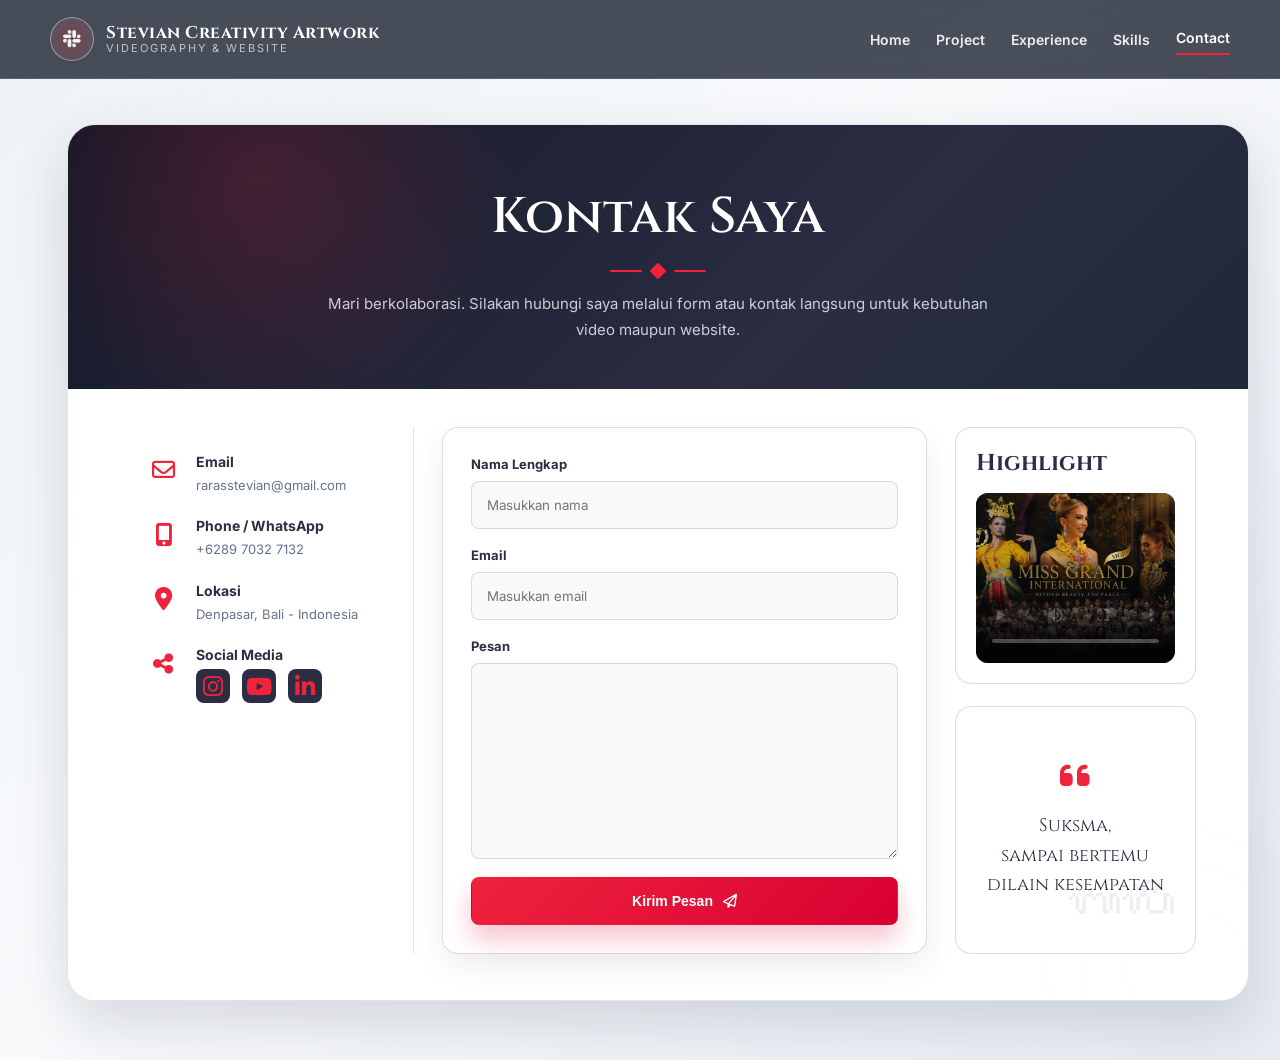
==== pages/contact.html @ bc1d8aa6 "My Artwork" ====
<!doctype html>
<html lang="id">
  <head>
    <meta charset="UTF-8" />
    <meta name="viewport" content="width=device-width, initial-scale=1.0" />
    <title>Stevian Creativity Artwork | Contact</title>
    <link rel="preconnect" href="https://fonts.googleapis.com" />
    <link rel="preconnect" href="https://fonts.gstatic.com" crossorigin />
    <link
      href="https://fonts.googleapis.com/css2?family=Cinzel:wght@500;600;700&family=Inter:wght@300;400;500;600;700;800&display=swap"
      rel="stylesheet"
    />
    <link
      rel="stylesheet"
      href="https://cdnjs.cloudflare.com/ajax/libs/font-awesome/6.5.0/css/all.min.css"
    />
    <link rel="stylesheet" href="../assets/css/style.css" />
  </head>
  <body>
    <main class="site-shell">
      <nav class="navbar">
        <div class="nav-inner">
          <a class="brand" href="index.html">
            <span class="brand-mark">
              <i class="fa-brands fa-slack"></i>
            </span>
            <span class="brand-text">
              <strong>Stevian Creativity Artwork</strong>
              <span>Videography & Website</span>
            </span>
          </a>
          <ul class="nav-menu">
            <li><a href="../index.html" class="">Home</a></li>
            <li><a href="project.html" class="">Project</a></li>
            <li><a href="experience.html" class="">Experience</a></li>
            <li><a href="skills.html" class="">Skills</a></li>
            <li><a href="contact.html" class="active">Contact</a></li>
          </ul>
        </div>
      </nav>

      <section class="page-section">
        <div class="page-card">
          <span class="bali-patra top-left"></span>
          <span class="bali-patra red bottom-right"></span>
          <span class="barong-mask top-right"></span>

          <header class="section-header">
            <h2>Kontak Saya</h2>
            <div class="divider-orn"><i class="fa-solid fa-diamond"></i></div>
            <p>
              Mari berkolaborasi. Silakan hubungi saya melalui form atau kontak
              langsung untuk kebutuhan video maupun website.
            </p>
          </header>

          <div class="content-area">
            <div class="contact-layout">
              <aside class="contact-info">
                <div class="info-item">
                  <i class="fa-regular fa-envelope"></i>
                  <div class="info-copy">
                    <strong>Email</strong><span>rarasstevian@gmail.com</span>
                  </div>
                </div>
                <div class="info-item">
                  <i class="fa-solid fa-mobile-screen-button"></i>
                  <div class="info-copy">
                    <strong>Phone / WhatsApp</strong
                    ><span>+6289 7032 7132</span>
                  </div>
                </div>
                <div class="info-item">
                  <i class="fa-solid fa-location-dot"></i>
                  <div class="info-copy">
                    <strong>Lokasi</strong
                    ><span>Denpasar, Bali - Indonesia</span>
                  </div>
                </div>
                <div class="info-item">
                  <i class="fa-solid fa-share-nodes"></i>
                  <div class="info-copy">
                    <strong>Social Media</strong>
                    <div class="social-row">
                      <a
                        href="https://www.instagram.com/stevianraras"
                        target="_blank"
                      >
                        <i class="fa-brands fa-instagram"></i>
                      </a>
                      <a
                        href="https://www.youtube.com/@madestevian5054"
                        target="_blank"
                      >
                        <i class="fa-brands fa-youtube"></i>
                      </a>
                      <a
                        href="https://www.linkedin.com/in/made-stevian-raras-pujadananbawa-undefined-001919400"
                        target="_blank"
                      >
                        <i class="fa-brands fa-linkedin-in"></i
                      ></a>
                    </div>
                  </div>
                </div>
              </aside>

              <form
                class="contact-form-card"
                action="mailto:rarasstevian@gmail.com"
                method="post"
                enctype="text/plain"
              >
                <div class="field">
                  <label for="nama">Nama Lengkap</label>
                  <input
                    type="text"
                    id="nama"
                    name="nama"
                    placeholder="Masukkan nama"
                    required
                  />
                </div>
                <div class="field">
                  <label for="email">Email</label>
                  <input
                    type="email"
                    id="email"
                    name="email"
                    placeholder="Masukkan email"
                    required
                  />
                </div>

                <div class="field">
                  <label for="pesan">Pesan</label>
                  <textarea
                    id="pesan"
                    name="pesan"
                    placeholder="Tulis pesan Anda di sini..."
                    required
                  >
                  </textarea>
                </div>
                <button class="btn btn-primary" type="submit">
                  Kirim Pesan
                  <i class="fa-regular fa-paper-plane"></i>
                </button>
              </form>

              <aside class="contact-highlight">
                <div class="showreel-card">
                  <h3 class="category-title">Highlight</h3>
                  <div class="video-frame">
                    <video controls poster="../assets/images/event-mgi.png">
                      <source
                        src="../assets/videos/event-mgi.mp4"
                        type="video/mp4"
                      />
                      Browser Anda tidak mendukung video.
                    </video>
                  </div>
                </div>
                <div class="closing-card">
                  <i class="fa-solid fa-quote-left"></i>
                  <p>Suksma,<br />sampai bertemu<br />dilain kesempatan</p>
                </div>
              </aside>
            </div>
          </div>
        </div>
      </section>
    </main>
  </body>
</html>
---- assets/css/style.css ----
:root {
  --navy: #2b2d42;
  --slate: #8d99ae;
  --light: #edf2f4;
  --red: #ef233c;
  --deep-red: #d80032;
  --white: #ffffff;
  --dark: #111827;
  --muted: #64748b;
  --line: rgba(43, 45, 66, 0.16);
  --shadow: 0 22px 55px rgba(17, 24, 39, 0.14);
  --soft-shadow: 0 14px 32px rgba(43, 45, 66, 0.12);
  --radius: 18px;
  --radius-lg: 28px;
  --font-title: "Cinzel", serif;
  --font-body: "Inter", sans-serif;
}

* {
  margin: 0;
  padding: 0;
}
html {
  scroll-behavior: smooth;
}
body {
  font-family: var(--font-body);
  color: var(--navy);
  background: linear-gradient(135deg, #edf2f4 0%, #f8fafc 45%, #e6ebf2 100%);
  overflow-x: hidden;
}
a {
  text-decoration: none;
  color: inherit;
}
img,
video {
  max-width: 100%;
  display: block;
}
.site-shell {
  width: 100%;
  display: flex;
  flex-direction: column;
  align-items: stretch;
}

.navbar {
  position: fixed;
  top: 0;
  left: 0;
  z-index: 99;
  width: 100%;
  min-height: 78px;
  display: flex;
  justify-content: center;
  align-items: center;
  background: rgba(17, 24, 39, 0.76);
  backdrop-filter: blur(18px);
  border-bottom: 1px solid rgba(237, 242, 244, 0.12);
}
.nav-inner {
  width: min(1180px, calc(100% - 36px));
  display: flex;
  align-items: center;
  justify-content: space-between;
  gap: 28px;
}
.brand {
  display: flex;
  align-items: center;
  gap: 12px;
  color: var(--white);
  animation: fadeDown 0.8s ease both;
}
.brand-mark {
  width: 42px;
  height: 42px;
  display: flex;
  align-items: center;
  justify-content: center;
  border: 1px solid rgba(255, 255, 255, 0.4);
  border-radius: 50%;
  background: radial-gradient(
    circle,
    rgba(239, 35, 60, 0.3),
    rgba(237, 242, 244, 0.08)
  );
  color: var(--light);
  font-size: 20px;
  transition: transform 0.35s ease;
}
.brand:hover .brand-mark {
  transform: rotate(45deg) scale(1.05);
}
.brand-text {
  display: flex;
  flex-direction: column;
  line-height: 1.1;
}
.brand-text strong {
  font-family: var(--font-title);
  font-size: 17px;
  letter-spacing: 0.5px;
}
.brand-text span {
  font-size: 11px;
  color: rgba(237, 242, 244, 0.72);
  letter-spacing: 2px;
  text-transform: uppercase;
}
.nav-menu {
  display: flex;
  align-items: center;
  justify-content: flex-end;
  gap: 26px;
  list-style: none;
  color: var(--white);
  font-size: 14px;
  font-weight: 600;
}
.nav-menu a {
  position: relative;
  display: flex;
  padding: 9px 0;
  opacity: 0.9;
  transition: 0.28s ease;
}
.nav-menu a::after {
  content: "";
  position: absolute;
  left: 0;
  bottom: 0;
  width: 0;
  height: 2px;
  background: var(--red);
  transition: width 0.32s ease;
}
.nav-menu a:hover,
.nav-menu a.active {
  opacity: 1;
  transform: translateY(-2px);
}
.nav-menu a:hover::after,
.nav-menu a.active::after {
  width: 100%;
}

.page-section {
  position: relative;
  min-height: 100vh;
  width: 100%;
  display: flex;
  flex-direction: column;
  align-items: center;
  justify-content: center;
  padding: 112px 18px 48px;
  overflow: hidden;
}
.page-card {
  position: relative;
  width: min(1180px, 100%);
  min-height: 720px;
  display: flex;
  flex-direction: column;
  background: rgba(255, 255, 255, 0.91);
  border: 1px solid rgba(141, 153, 174, 0.26);
  border-radius: var(--radius-lg);
  box-shadow: var(--shadow);
  overflow: hidden;
  animation: revealUp 0.9s ease both;
}

/* Aksen Seni Bali: Patra Bali dan Barong dibuat dari layer CSS/dekoratif */
.bali-patra {
  position: absolute;
  pointer-events: none;
  z-index: 1;
  opacity: 0.12;
  width: 280px;
  height: 280px;
  border: 2px solid currentColor;
  border-radius: 42% 58% 48% 52%;
  color: var(--light);
  filter: drop-shadow(0 18px 28px rgba(0, 0, 0, 0.16));
}
.bali-patra::before,
.bali-patra::after {
  content: "";
  position: absolute;
  border: 2px solid currentColor;
  border-radius: 50%;
}
.bali-patra::before {
  inset: 34px;
  transform: rotate(28deg);
}
.bali-patra::after {
  inset: 78px;
  border-radius: 38% 62% 62% 38%;
  transform: rotate(-22deg);
}
.bali-patra.red {
  color: var(--red);
  opacity: 0.16;
}
.bali-patra.dark {
  color: var(--navy);
  opacity: 0.08;
}
.top-left {
  top: -78px;
  left: -70px;
}
.top-right {
  top: -86px;
  right: -70px;
}
.bottom-left {
  bottom: -110px;
  left: -82px;
}
.bottom-right {
  bottom: -112px;
  right: -82px;
}

.barong-mask {
  position: absolute;
  z-index: 1;
  pointer-events: none;
  opacity: 0.11;
  color: var(--navy);
  width: 260px;
  height: 220px;
  display: flex;
  align-items: center;
  justify-content: center;
}
.barong-mask::before {
  content: "ᬩᬮᬶ";
  font-family: var(--font-title);
  font-size: 62px;
  letter-spacing: 3px;
}
.barong-mask::after {
  content: "";
  position: absolute;
  width: 200px;
  height: 150px;
  border: 3px double currentColor;
  border-radius: 50% 50% 38% 38%;
  box-shadow: inset 0 -18px 0 rgba(43, 45, 66, 0.08);
}
.barong-mask.light {
  color: var(--light);
  opacity: 0.13;
}
.barong-mask.red {
  color: var(--red);
  opacity: 0.15;
}

.section-header {
  position: relative;
  z-index: 2;
  min-height: 180px;
  display: flex;
  flex-direction: column;
  align-items: center;
  justify-content: center;
  gap: 12px;
  padding: 48px 28px 36px;
  color: var(--white);
  background:
    radial-gradient(circle at 16% 20%, rgba(239, 35, 60, 0.2), transparent 26%),
    linear-gradient(135deg, #111827 0%, var(--navy) 64%, #1f2937 100%);
  text-align: center;
}
.section-header h2 {
  font-family: var(--font-title);
  font-size: clamp(32px, 5vw, 50px);
  font-weight: 600;
}
.section-header p {
  max-width: 680px;
  color: rgba(237, 242, 244, 0.83);
  font-size: 15px;
  line-height: 1.7;
}
.divider-orn {
  width: 96px;
  display: flex;
  align-items: center;
  justify-content: center;
  gap: 8px;
  color: var(--red);
}
.divider-orn::before,
.divider-orn::after {
  content: "";
  width: 32px;
  height: 2px;
  background: currentColor;
  border-radius: 99px;
}

.btn {
  display: inline-flex;
  align-items: center;
  justify-content: center;
  gap: 10px;
  min-height: 48px;
  padding: 0 22px;
  border-radius: 8px;
  border: 1px solid transparent;
  font-weight: 700;
  font-size: 14px;
  cursor: pointer;
  transition: 0.28s ease;
}
.btn-primary {
  color: var(--white);
  background: linear-gradient(135deg, var(--red), var(--deep-red));
  box-shadow: 0 14px 26px rgba(216, 0, 50, 0.24);
}
.btn-outline {
  color: var(--light);
  border-color: rgba(237, 242, 244, 0.45);
  background: rgba(237, 242, 244, 0.06);
}
.btn:hover {
  transform: translateY(-4px);
  box-shadow: 0 18px 38px rgba(17, 24, 39, 0.22);
}

.home-card {
  background: var(--navy);
  color: var(--white);
}
.hero {
  position: relative;
  min-height: 430px;
  display: flex;
  align-items: stretch;
  justify-content: space-between;
  background:
    linear-gradient(
      90deg,
      rgba(17, 24, 39, 0.98) 0%,
      rgba(43, 45, 66, 0.82) 46%,
      rgba(43, 45, 66, 0.2) 100%
    ),
    url("https://images.unsplash.com/photo-1711609110590-5ad5c4599e56?auto=format&fit=crop&w=1400&q=80")
      center/cover no-repeat;
}
.hero-content {
  position: relative;
  z-index: 3;
  width: 54%;
  display: flex;
  flex-direction: column;
  justify-content: center;
  align-items: flex-start;
  gap: 22px;
  padding: 72px 52px;
}
.eyebrow {
  color: var(--red);
  font-family: var(--font-title);
  font-size: 18px;
  font-weight: 700;
}
.hero h1 {
  max-width: 620px;
  font-family: var(--font-title);
  font-size: clamp(22px, 6vw, 42px);
  line-height: 1.02;
  font-weight: 600;
}
.hero h1 span {
  color: var(--red);
}
.hero p {
  max-width: 540px;
  color: rgba(237, 242, 244, 0.82);
  line-height: 1.85;
  font-size: 16px;
}
.hero-actions {
  display: flex;
  align-items: center;
  gap: 18px;
  flex-wrap: wrap;
}
.hero-visual {
  position: relative;
  z-index: 2;
  flex: 1;
  display: flex;
  align-items: center;
  justify-content: center;
  padding: 42px;
}
.floating-camera {
  width: 180px;
  height: 180px;
  display: flex;
  flex-direction: column;
  align-items: center;
  justify-content: center;
  border: 1px solid rgba(255, 255, 255, 0.25);
  border-radius: 50%;
  background: rgba(237, 242, 244, 0.08);
  backdrop-filter: blur(10px);
  color: var(--white);
  font-size: 70px;
  animation: float 4s ease-in-out infinite;
}
.about-block {
  position: relative;
  z-index: 3;
  display: flex;
  align-items: stretch;
  gap: 32px;
  padding: 48px 52px;
  color: var(--navy);
  background: var(--light);
}
.about-text {
  flex: 1;
  display: flex;
  flex-direction: column;
  gap: 18px;
  justify-content: center;
}
.mini-title,
.category-title {
  display: flex;
  align-items: center;
  gap: 10px;
  font-family: var(--font-title);
  font-size: 22px;
  color: var(--navy);
}
.mini-title i,
.category-title i {
  color: var(--red);
}
.about-text p {
  line-height: 1.85;
  color: #475569;
  max-width: 620px;
}
.about-features {
  flex: 1.05;
  display: flex;
  align-items: stretch;
  justify-content: space-between;
  gap: 16px;
}
.feature-card {
  flex: 1;
  min-height: 160px;
  display: flex;
  flex-direction: column;
  align-items: center;
  justify-content: center;
  gap: 14px;
  padding: 18px;
  text-align: center;
  background: rgba(255, 255, 255, 0.74);
  border: 1px solid var(--line);
  border-radius: 14px;
  transition: 0.32s ease;
}
.feature-card:hover {
  transform: translateY(-8px);
  box-shadow: var(--soft-shadow);
  border-color: rgba(239, 35, 60, 0.3);
}
.feature-card i {
  font-size: 30px;
  color: var(--navy);
}
.feature-card strong {
  font-size: 14px;
}
.feature-card span {
  color: #64748b;
  font-size: 12px;
  line-height: 1.5;
}
.quote-strip {
  display: flex;
  flex-direction: column;
  align-items: center;
  justify-content: center;
  gap: 20px;
  min-height: 96px;
  padding: 28px;
  color: var(--light);
  background:
    linear-gradient(
      90deg,
      rgba(17, 24, 39, 0.98) 0%,
      rgba(43, 45, 66, 0.82) 46%,
      rgba(43, 45, 66, 0.2) 100%
    ),
    url("../pattern/Bali_Batun_Timun.svg") center/cover no-repeat;
  text-align: center;
  font-family: var(--font-title);
}

.quote-strip h3 {
  padding-top: 30px;
}

.footer {
  display: flex;
  flex-direction: column;
  align-items: center;
  justify-content: center;
  gap: 12px;
}

.content-area {
  position: relative;
  z-index: 3;
  display: flex;
  flex-direction: column;
  gap: 30px;
  padding: 38px 52px 46px;
  background: rgba(255, 255, 255, 0.92);
}
.category-title {
  font-size: 23px;
}
.project-row {
  display: flex;
  gap: 22px;
  align-items: stretch;
  justify-content: space-between;
}
.project-card {
  flex: 1;
  display: flex;
  flex-direction: column;
  background: var(--white);
  border: 1px solid var(--line);
  border-radius: 14px;
  overflow: hidden;
  transition: 0.35s ease;
}
.project-card:hover {
  transform: translateY(-9px);
  box-shadow: var(--soft-shadow);
}
.thumb {
  position: relative;
  min-height: 172px;
  display: flex;
  align-items: center;
  justify-content: center;
  overflow: hidden;
  background: #dbe3ec;
}
.thumb img {
  width: 100%;
  height: 100%;
  object-fit: cover;
  transition: transform 0.45s ease;
}
.project-card:hover .thumb img {
  transform: scale(1.08);
}
.play-button {
  position: absolute;
  width: 54px;
  height: 54px;
  display: flex;
  align-items: center;
  justify-content: center;
  border-radius: 50%;
  color: var(--red);
  background: rgba(255, 255, 255, 0.88);
  box-shadow: 0 14px 28px rgba(0, 0, 0, 0.2);
  transition: 0.35s ease;
}
.project-card:hover .play-button {
  transform: scale(1.08);
  color: var(--white);
  background: var(--red);
}
.duration {
  position: absolute;
  right: 12px;
  bottom: 10px;
  padding: 5px 9px;
  border-radius: 6px;
  color: var(--white);
  background: rgba(17, 24, 39, 0.8);
  font-size: 12px;
  font-weight: 700;
}
.project-info {
  display: flex;
  flex-direction: column;
  gap: 9px;
  padding: 18px;
}
.project-info h3 {
  font-size: 16px;
  color: var(--navy);
}
.project-info p {
  font-size: 13px;
  color: #64748b;
  line-height: 1.65;
}
.project-cta {
  display: flex;
  align-items: center;
  justify-content: space-between;
  gap: 18px;
  padding: 26px 52px;
  background: linear-gradient(
    135deg,
    rgba(141, 153, 174, 0.55),
    rgba(237, 242, 244, 0.9)
  );
  border-top: 1px solid var(--line);
}
.project-cta-left {
  display: flex;
  align-items: center;
  gap: 18px;
}
.circle-icon {
  width: 54px;
  height: 54px;
  display: flex;
  align-items: center;
  justify-content: center;
  border: 2px solid rgba(43, 45, 66, 0.22);
  border-radius: 50%;
  color: var(--navy);
  font-size: 20px;
}

.experience-wrap {
  display: flex;
  flex-direction: column;
  gap: 38px;
}
.table-wrap {
  display: flex;
  width: 100%;
  overflow-x: auto;
  border: 1px solid var(--line);
  border-radius: 14px;
  background: var(--white);
}
table {
  width: 100%;
  border-collapse: collapse;
  min-width: 760px;
}
th,
td {
  padding: 18px 16px;
  text-align: left;
  border-bottom: 1px solid rgba(43, 45, 66, 0.12);
  border-right: 1px solid rgba(43, 45, 66, 0.08);
  font-size: 14px;
  line-height: 1.55;
}
th {
  background: rgba(141, 153, 174, 0.35);
  font-weight: 800;
}
tr:hover td {
  background: rgba(237, 242, 244, 0.75);
}
.certificate-row {
  display: flex;
  align-items: stretch;
  justify-content: space-between;
  gap: 22px;
}
.certificate-card {
  flex: 1;
  display: flex;
  flex-direction: column;
  align-items: center;
  gap: 12px;
  padding: 16px;
  text-align: center;
  background: var(--white);
  border: 1px solid var(--line);
  border-radius: 14px;
  transition: 0.35s ease;
}
.certificate-card:hover {
  transform: translateY(-8px) rotate(-1deg);
  box-shadow: var(--soft-shadow);
}
.certificate-img {
  width: 100%;
  height: 350px;
  display: flex;
  align-items: center;
  justify-content: center;
  border-radius: 10px;
  overflow: hidden;
  background: #e2e8f0;
  border: 1px solid rgba(43, 45, 66, 0.12);
}
.certificate-img img {
  width: 100%;
  height: 100%;
  object-fit: cover;
}
.certificate-card strong {
  font-size: 13px;
  line-height: 1.45;
}
.experience-quote {
  min-height: 96px;
  display: flex;
  align-items: center;
  justify-content: center;
  gap: 16px;
  padding: 28px;
  background: linear-gradient(
    135deg,
    rgba(141, 153, 174, 0.55),
    rgba(237, 242, 244, 0.8)
  );
  font-family: var(--font-title);
  text-align: center;
}
.experience-quote i {
  color: var(--red);
  font-size: 28px;
}

.skills-panel {
  display: flex;
  align-items: stretch;
  gap: 34px;
}
.skill-column {
  flex: 1;
  display: flex;
  flex-direction: column;
  gap: 18px;
  padding-right: 30px;
  border-right: 1px solid rgba(43, 45, 66, 0.14);
}
.skill-column:last-child {
  border-right: none;
  padding-right: 0;
}
.skill-list {
  display: flex;
  flex-direction: column;
  gap: 18px;
}
.skill-item {
  display: flex;
  flex-direction: column;
  gap: 8px;
}
.skill-meta {
  display: flex;
  justify-content: space-between;
  align-items: center;
  gap: 12px;
  font-size: 14px;
  font-weight: 600;
}
.bar {
  width: 100%;
  height: 7px;
  display: flex;
  background: rgba(141, 153, 174, 0.3);
  border-radius: 99px;
  overflow: hidden;
}
.bar span {
  display: flex;
  width: var(--value);
  background: linear-gradient(90deg, var(--navy), var(--red));
  border-radius: 99px;
  animation: growBar 1.4s ease both;
}
.tools-area {
  display: flex;
  align-items: stretch;
  gap: 34px;
  padding: 34px 52px 42px;
  background: linear-gradient(
    135deg,
    rgba(141, 153, 174, 0.42),
    rgba(237, 242, 244, 0.85)
  );
  border-top: 1px solid var(--line);
}
.tools-box {
  flex: 2;
  display: flex;
  flex-direction: column;
  gap: 20px;
}
.software-row {
  display: flex;
  align-items: center;
  gap: 18px;
  flex-wrap: wrap;
}
.software-icon {
  width: 50px;
  height: 50px;
  display: flex;
  align-items: center;
  justify-content: center;
  border-radius: 12px;
  color: var(--white);
  background: var(--navy);
  font-weight: 800;
  box-shadow: 0 10px 18px rgba(17, 24, 39, 0.14);
  transition: 0.3s ease;
}
.software-icon:hover {
  transform: translateY(-7px) rotate(4deg);
  background: var(--red);
}
.language-box {
  flex: 1;
  display: flex;
  flex-direction: column;
  gap: 20px;
  padding-left: 34px;
  border-left: 1px solid rgba(43, 45, 66, 0.14);
}
.language-cards {
  display: flex;
  gap: 14px;
}
.language-card {
  flex: 1;
  display: flex;
  flex-direction: column;
  gap: 5px;
  padding: 16px;
  border-radius: 12px;
  background: rgba(255, 255, 255, 0.58);
  border: 1px solid rgba(255, 255, 255, 0.7);
  text-align: center;
}

.contact-layout {
  display: flex;
  align-items: stretch;
  gap: 28px;
}
.contact-info {
  flex: 0.85;
  display: flex;
  flex-direction: column;
  gap: 22px;
  padding: 26px;
  border-right: 1px solid rgba(43, 45, 66, 0.12);
}
.info-item {
  display: flex;
  align-items: flex-start;
  gap: 16px;
}
.info-item i {
  width: 34px;
  height: 34px;
  display: flex;
  align-items: center;
  justify-content: center;
  color: var(--red);
  font-size: 23px;
}
.info-copy {
  display: flex;
  flex-direction: column;
  gap: 6px;
}
.info-copy strong {
  font-size: 14px;
}
.info-copy span {
  color: #64748b;
  font-size: 13px;
  line-height: 1.5;
}
.social-row {
  display: flex;
  gap: 12px;
  align-items: center;
  flex-wrap: wrap;
}
.social-row a {
  width: 34px;
  height: 34px;
  display: flex;
  align-items: center;
  justify-content: center;
  color: var(--white);
  background: var(--navy);
  border-radius: 8px;
  transition: 0.28s ease;
}
.social-row a:hover {
  transform: translateY(-5px);
}
audio {
  width: 100%;
  height: 38px;
}
.contact-form-card {
  flex: 1.5;
  display: flex;
  flex-direction: column;
  gap: 18px;
  padding: 28px;
  background: var(--white);
  border: 1px solid var(--line);
  border-radius: 16px;
  box-shadow: 0 12px 28px rgba(43, 45, 66, 0.08);
}
.form-row {
  display: flex;
  gap: 18px;
}
.field {
  width: 100%;
  display: flex;
  flex-direction: column;
  gap: 9px;
}
label {
  font-size: 13px;
  font-weight: 700;
}
input,
textarea {
  display: flex;
  border: 1px solid rgba(43, 45, 66, 0.15);
  border-radius: 8px;
  padding: 15px;
  font-family: var(--font-body);
  color: var(--navy);
  background: rgba(237, 242, 244, 0.45);
  outline: none;
  transition: 0.28s ease;
}
textarea {
  min-height: 164px;
  resize: vertical;
}
input:focus,
textarea:focus {
  border-color: rgba(239, 35, 60, 0.6);
  background: var(--white);
  box-shadow: 0 0 0 4px rgba(239, 35, 60, 0.09);
}
.contact-highlight {
  flex: 0.85;
  display: flex;
  flex-direction: column;
  gap: 22px;
}
.showreel-card {
  display: flex;
  flex-direction: column;
  gap: 14px;
  padding: 20px;
  background: rgba(255, 255, 255, 0.72);
  border: 1px solid var(--line);
  border-radius: 16px;
}
.video-frame {
  position: relative;
  min-height: 170px;
  display: flex;
  align-items: center;
  justify-content: center;
  border-radius: 12px;
  overflow: hidden;
  background: #111827;
}
.video-frame video {
  width: 100%;
  height: 100%;
  object-fit: cover;
  opacity: 0.86;
}
.closing-card {
  position: relative;
  min-height: 190px;
  display: flex;
  flex-direction: column;
  align-items: center;
  justify-content: center;
  gap: 18px;
  padding: 28px;
  text-align: center;
  border-radius: 16px;
  background: var(--white);
  border: 1px solid var(--line);
  overflow: hidden;
}
.closing-card i {
  color: var(--red);
  font-size: 34px;
}
.closing-card p {
  position: relative;
  z-index: 2;
  font-family: var(--font-title);
  line-height: 1.65;
  font-size: 18px;
}
.closing-card::after {
  content: "ᬩᬮᬶ";
  position: absolute;
  right: 18px;
  bottom: 6px;
  color: var(--navy);
  opacity: 0.08;
  font-size: 54px;
  font-family: var(--font-title);
}

@keyframes revealUp {
  from {
    opacity: 0;
    transform: translateY(38px);
  }
  to {
    opacity: 1;
    transform: translateY(0);
  }
}
@keyframes fadeDown {
  from {
    opacity: 0;
    transform: translateY(-18px);
  }
  to {
    opacity: 1;
    transform: translateY(0);
  }
}
@keyframes float {
  0%,
  100% {
    transform: translateY(0);
  }
  50% {
    transform: translateY(-18px);
  }
}
@keyframes growBar {
  from {
    width: 0;
  }
  to {
    width: var(--value);
  }
}

@media (max-width: 980px) {
  .nav-inner,
  .hero,
  .about-block,
  .project-row,
  .certificate-row,
  .skills-panel,
  .tools-area,
  .contact-layout,
  .form-row {
    flex-direction: column;
  }
  .nav-menu {
    gap: 14px;
    font-size: 12px;
    flex-wrap: wrap;
    justify-content: center;
  }
  .hero-content {
    width: 100%;
    padding: 66px 28px;
  }
  .hero-visual {
    display: none;
  }
  .about-block,
  .content-area,
  .project-cta,
  .tools-area {
    padding-left: 24px;
    padding-right: 24px;
  }
  .about-features {
    flex-wrap: wrap;
  }
  .feature-card {
    min-width: 42%;
  }
  .skill-column,
  .language-box,
  .contact-info {
    border-right: none;
    border-left: none;
    padding-right: 0;
    padding-left: 0;
  }
}
@media (max-width: 620px) {
  .navbar {
    position: sticky;
    min-height: auto;
    padding: 16px 0;
  }
  .nav-inner {
    width: calc(100% - 24px);
  }
  .page-section {
    min-height: auto;
    padding: 26px 12px;
  }
  .page-card {
    min-height: auto;
    border-radius: 20px;
  }
  .brand-text span {
    display: none;
  }
  .nav-menu {
    width: 100%;
  }
  .hero h1 {
    font-size: 39px;
  }
  .about-features,
  .language-cards,
  .project-cta,
  .project-cta-left {
    flex-direction: column;
  }
  .feature-card {
    width: 100%;
  }
}
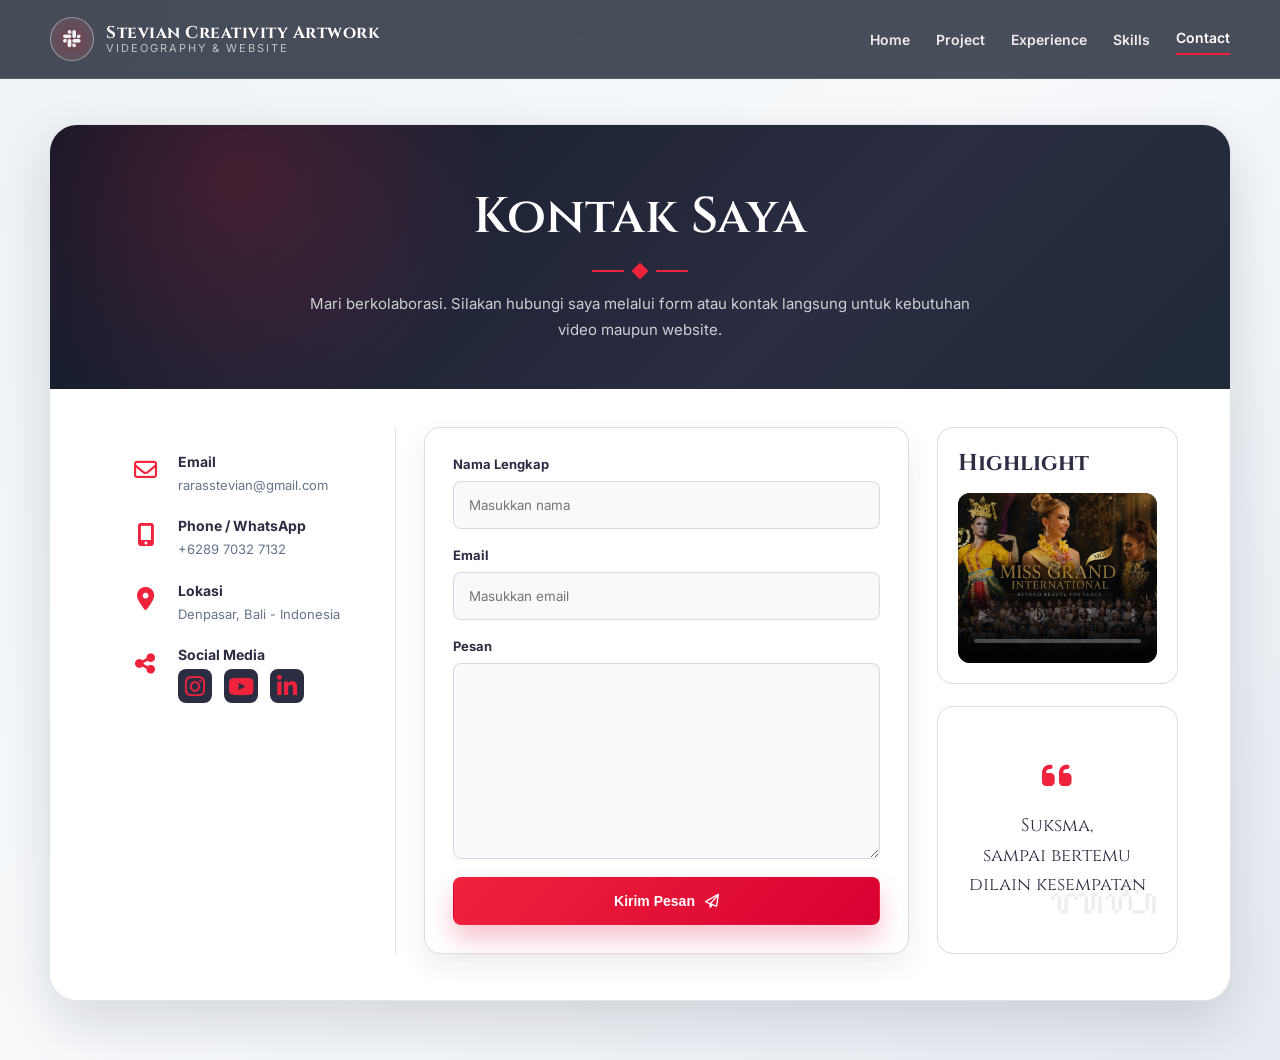
==== commit 523acd4b: "Update Styling Responsive" ====
--- a/pages/contact.html
+++ b/pages/contact.html
@@ -95,7 +95,7 @@
                         <i class="fa-brands fa-youtube"></i>
                       </a>
                       <a
-                        href="https://www.linkedin.com/in/made-stevian-raras-pujadananbawa-undefined-001919400"
+                        href="https://www.linkedin.com/in/made-stevian-raras-pujadananbawa-001919400/"
                         target="_blank"
                       >
                         <i class="fa-brands fa-linkedin-in"></i
--- a/assets/css/style.css
+++ b/assets/css/style.css
@@ -149,7 +149,6 @@
 .page-section {
   position: relative;
   min-height: 100vh;
-  width: 100%;
   display: flex;
   flex-direction: column;
   align-items: center;
@@ -1141,6 +1140,15 @@
     min-height: auto;
     border-radius: 20px;
   }
+  .hero-actions {
+    flex-direction: column;
+    align-items: start;
+  }
+
+  .hero p {
+    max-width: 300px;
+  }
+
   .brand-text span {
     display: none;
   }
@@ -1156,7 +1164,4 @@
   .project-cta-left {
     flex-direction: column;
   }
-  .feature-card {
-    width: 100%;
-  }
-}
+}
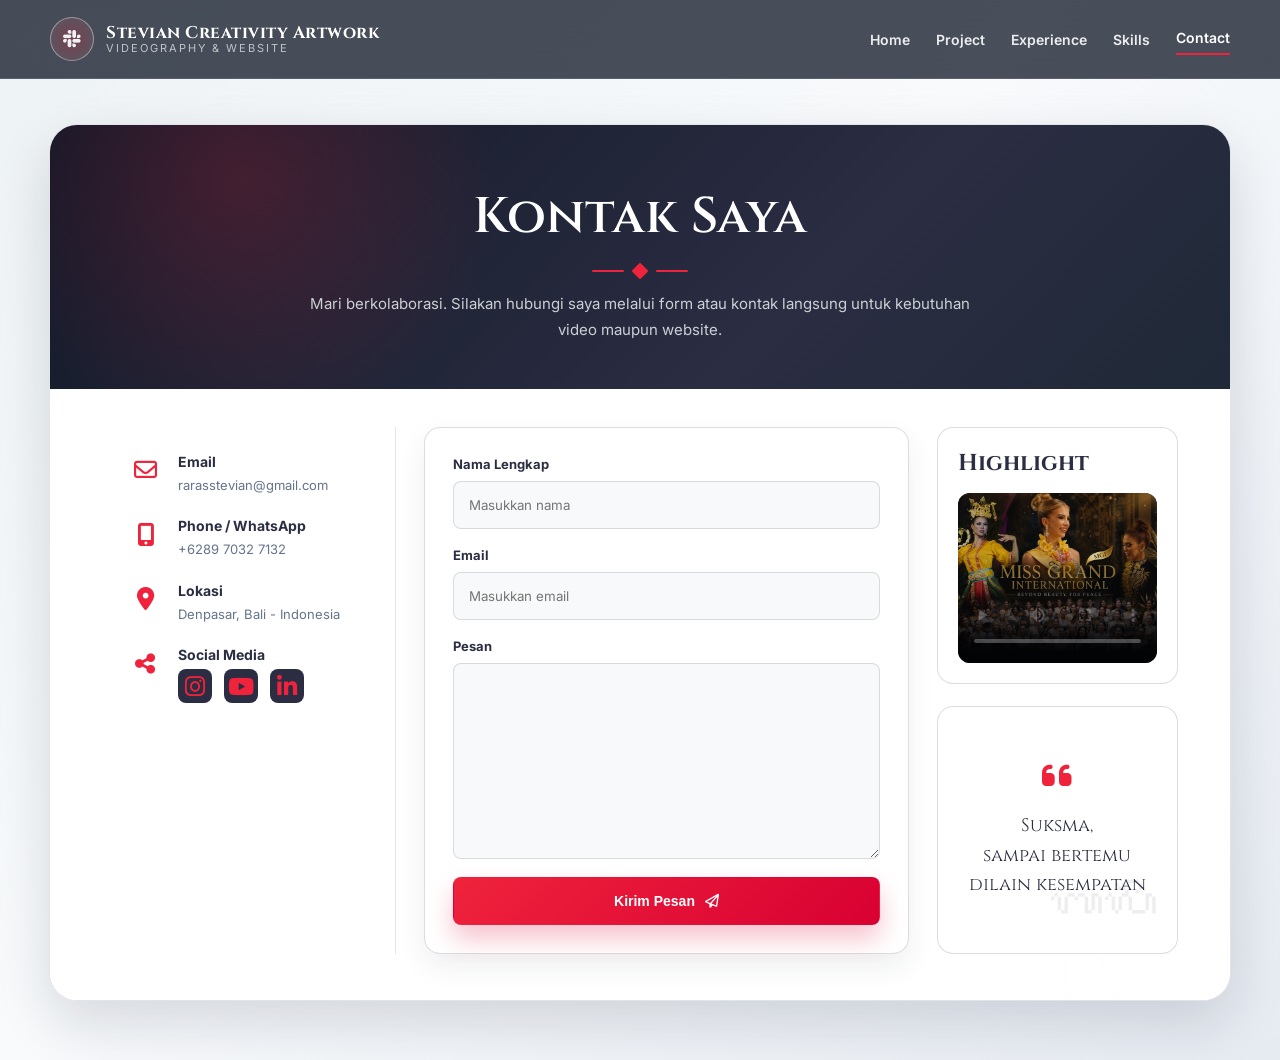
==== commit efc3bdf8: "Fix Bug" ====
--- a/pages/contact.html
+++ b/pages/contact.html
@@ -154,7 +154,7 @@
                   <div class="video-frame">
                     <video controls poster="../assets/images/event-mgi.png">
                       <source
-                        src="../assets/videos/event-mgi.mp4"
+                        src="https://res.cloudinary.com/dmglqbkbt/video/upload/v1783488397/mgi_d5y3rd.mp4"
                         type="video/mp4"
                       />
                       Browser Anda tidak mendukung video.
